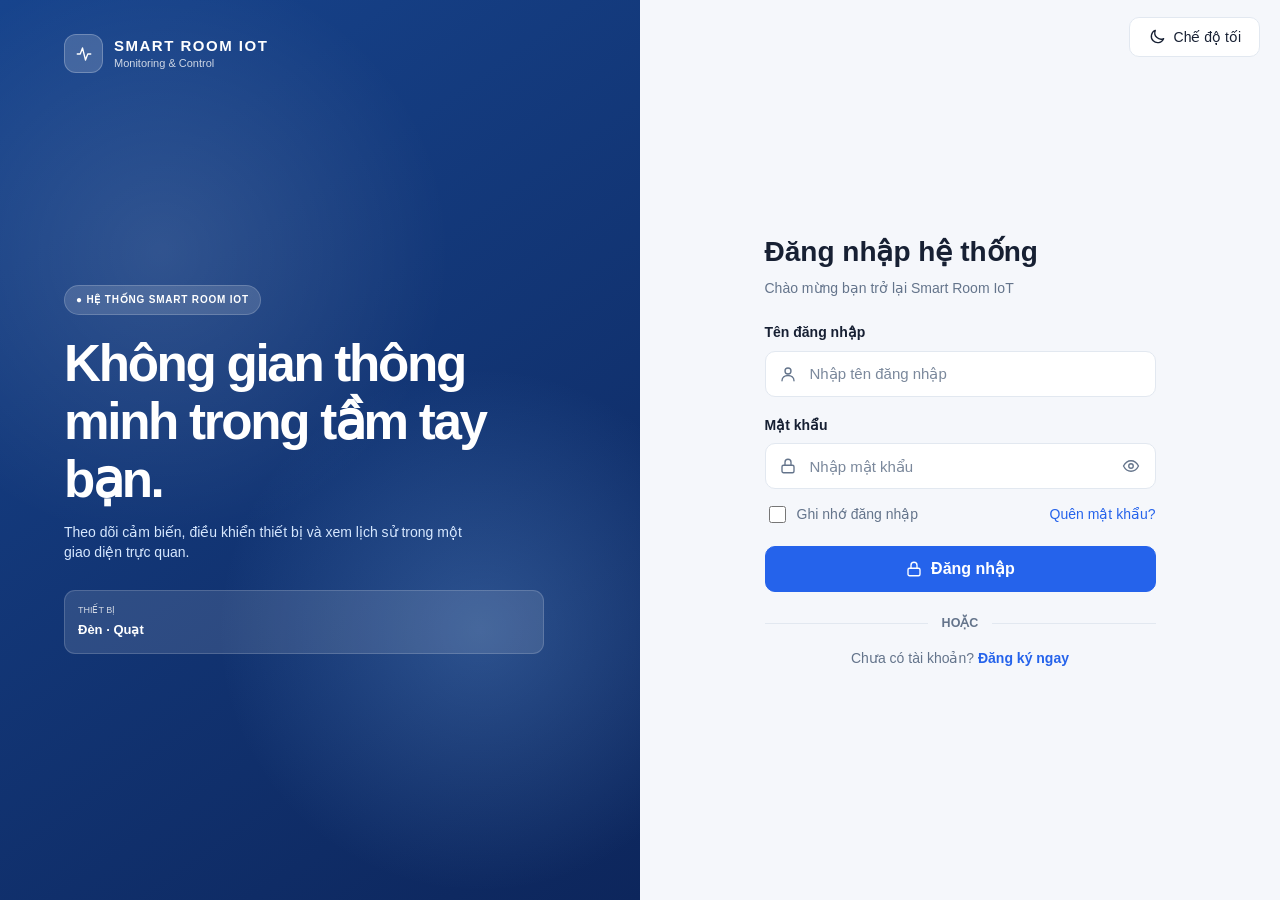
==== frontend/action-history.html @ 0f10aea1 "feat: complete smart room IoT integration and project resources" ====
<!doctype html>
<html lang="vi">
<head>
  <meta charset="UTF-8"><meta name="viewport" content="width=device-width, initial-scale=1">
  <title>Lịch sử hoạt động - Smart Room IoT</title>
  <script src="js/theme.js"></script>
  <link rel="stylesheet" href="css/base.css"><link rel="stylesheet" href="css/layout.css">
  <link rel="stylesheet" href="css/history.css"><link rel="stylesheet" href="css/redesign.css?v=clean1">
</head>
<body>
  <div class="shell"><nav class="sidebar" id="sidebar" aria-label="Điều hướng chính"></nav>
    <div class="work-area"><div id="topbar"></div>
      <main class="shell-main history-main">
        <div class="section-intro"><div><span class="eyebrow">DỮ LIỆU / HOẠT ĐỘNG</span>
          <h2>Lịch sử điều khiển</h2><p>Theo dõi lệnh bật/tắt, kết quả và thời gian phản hồi.</p></div>
          <span class="records-counter" id="total-chip">0 hành động</span></div>
        <form id="filter-form" class="card search-panel" novalidate>
          <div class="search-grid action-search-grid">
            <div class="field grow"><label for="f-time">Thời gian kích hoạt</label>
              <div class="input-wrap"><i data-icon="clock"></i>
                <input class="input" id="f-time" type="text" autocomplete="off" maxlength="30"
                  placeholder="YYYY-MM-DD HH:mm:ss"></div></div>
            <div class="field"><label for="f-actuator">Thiết bị</label><select class="select" id="f-actuator">
              <option value="">Tất cả</option><option value="LIGHT">Đèn LED</option><option value="FAN">Quạt</option></select></div>
            <div class="field"><label for="f-action">Hành động</label><select class="select" id="f-action">
              <option value="">Tất cả</option><option value="ON">BẬT</option><option value="OFF">TẮT</option></select></div>
            <div class="field"><label for="f-status">Trạng thái</label><select class="select" id="f-status">
              <option value="">Tất cả</option><option value="SUCCESS">Thành công</option>
              <option value="FAILED">Thất bại</option><option value="PENDING">Đang chờ</option></select></div>
            <button class="btn btn-primary" type="submit"><i data-icon="search"></i>Tìm kiếm</button>
            <button class="btn" type="button" id="btn-reset"><i data-icon="refresh"></i>Đặt lại</button>
          </div>
          <div class="search-hint" id="precision-hint" aria-live="polite"></div>
          <div class="field-error" id="f-time-error"></div>
        </form>
        <section class="card data-panel">
          <div class="panel-heading"><div><span class="eyebrow">NHẬT KÝ</span><h3>Hành động điều khiển</h3></div>
            <span class="muted" id="count-text"></span></div>
          <div class="table-scroll"><table class="table"><thead><tr>
            <th>ID</th><th>Thiết bị</th><th>Hành động</th><th>Trạng thái</th>
            <th>Thời gian kích hoạt</th><th>Phản hồi</th>
          </tr></thead><tbody id="tbody"></tbody></table></div>
          <div class="table-foot"><div class="table-meta"><span id="range-text"></span>
            <label class="page-size-label" for="page-size">Bản ghi/trang
              <input class="input page-size" id="page-size" type="number" min="1" max="100" value="10" inputmode="numeric"></label></div>
            <div class="pager" id="pager"></div></div>
        </section>
      </main>
    </div>
  </div>
  <script src="js/utils.js"></script><script src="js/auth.js"></script><script src="js/api.js?v=live2"></script>
  <script src="js/layout.js?v=profile2"></script><script src="js/pager.js"></script><script src="js/action-history.js?v=live2"></script>
</body>
</html>
---- frontend/css/base.css ----
:root {
  --bg: #f5f7fb;
  --card: #ffffff;
  --text: #172033;
  --muted: #64748b;
  --border: #e2e8f0;
  --control: #ffffff;
  --control-hover: #f8fafc;
  --table-head: #f4f6fa;
  --device-bg: #fbfcfe;
  --readonly: #f3f6fa;
  --chart-grid: #eef1f6;
  --on-primary: #ffffff;
  --toast-bg: #172033;
  --primary: #2563eb;
  --primary-dark: #1d4ed8;
  --primary-soft: #eaf1ff;
  --success: #16a34a;
  --success-soft: #e7f8ee;
  --warn: #f59e0b;
  --danger: #dc2626;
  --danger-soft: #fdecec;
  --radius: 12px;
  --shadow: 0 1px 2px rgba(15, 23, 42, .04), 0 4px 16px rgba(15, 23, 42, .04);
  color-scheme: light;
}

:root[data-theme="dark"] {
  --bg: #0e1726;
  --card: #172235;
  --text: #edf3fb;
  --muted: #b1bfd1;
  --border: #33445a;
  --control: #1b2b40;
  --control-hover: #273a52;
  --table-head: #202f44;
  --device-bg: #1a2a3f;
  --readonly: #223249;
  --chart-grid: #35465c;
  --on-primary: #0b1930;
  --toast-bg: #e5edf8;
  --primary: #89afff;
  --primary-dark: #a6c4ff;
  --primary-soft: #22395e;
  --success: #69df9a;
  --success-soft: #173b2f;
  --warn: #f6c454;
  --danger: #ff8b8b;
  --danger-soft: #48282f;
  --shadow: 0 4px 18px rgba(0, 0, 0, .18);
  color-scheme: dark;
}

* { box-sizing: border-box; }

html, body { margin: 0; padding: 0; }

body {
  font-family: Roboto, Inter, -apple-system, BlinkMacSystemFont, "Segoe UI", Helvetica, Arial, sans-serif;
  background: var(--bg);
  color: var(--text);
  font-size: 14px;
  line-height: 1.45;
}

h1, h2, h3, p { margin: 0; }
a { color: var(--primary); text-decoration: none; }
a:hover { text-decoration: underline; }
svg.icon { width: 18px; height: 18px; flex: none; stroke: currentColor; fill: none; stroke-width: 1.8; stroke-linecap: round; stroke-linejoin: round; }

/* ---------- buttons ---------- */
.btn {
  display: inline-flex; align-items: center; justify-content: center; gap: 8px;
  height: 40px; padding: 0 18px;
  border: 1px solid var(--border); border-radius: 10px;
  background: var(--control); color: var(--text);
  font: inherit; font-weight: 500; cursor: pointer;
  transition: background .15s, border-color .15s, box-shadow .15s;
}
.btn:hover { background: var(--control-hover); text-decoration: none; }
.btn:disabled { opacity: .55; cursor: not-allowed; }
.btn-primary { background: var(--primary); border-color: var(--primary); color: var(--on-primary); }
.btn-primary:hover { background: var(--primary-dark); }
.theme-toggle { white-space: nowrap; }
.btn-block { width: 100%; height: 46px; font-size: 16px; font-weight: 600; }
.btn-outline-primary { color: var(--primary); border-color: var(--primary); }
.btn-outline-primary:hover { background: var(--primary-soft); }

/* ---------- cards ---------- */
.card {
  background: var(--card);
  border: 1px solid var(--border);
  border-radius: var(--radius);
  box-shadow: var(--shadow);
  padding: 20px 22px;
}
.card-title { font-size: 18px; font-weight: 700; }
.card-sub { color: var(--muted); font-size: 13px; margin-top: 2px; }
.card-head { display: flex; align-items: flex-start; justify-content: space-between; gap: 12px; margin-bottom: 14px; }

/* ---------- forms ---------- */
.field { margin-bottom: 18px; }
.field label { display: block; font-weight: 600; margin-bottom: 8px; }
.input-wrap { position: relative; }
.input-wrap > .icon { position: absolute; left: 14px; top: 50%; transform: translateY(-50%); color: var(--muted); pointer-events: none; }
.input-wrap > .toggle-eye { position: absolute; right: 12px; top: 50%; transform: translateY(-50%); background: none; border: 0; color: var(--muted); cursor: pointer; padding: 4px; display: flex; }
.input, .select {
  width: 100%; height: 46px;
  border: 1px solid var(--border); border-radius: 10px;
  background: var(--control); color: var(--text);
  padding: 0 14px; font: inherit; font-size: 15px;
  outline: none; transition: border-color .15s, box-shadow .15s;
}
.input-wrap .input { padding-left: 44px; }
.input-wrap.has-eye .input { padding-right: 44px; }
.input::placeholder { color: var(--muted); opacity: .85; }
.input:focus, .select:focus { border-color: var(--primary); box-shadow: 0 0 0 3px rgba(37, 99, 235, .15); }
.input.invalid { border-color: var(--danger); }
.input[readonly] { background: var(--readonly); }
.field-error { color: var(--danger); font-size: 12.5px; margin-top: 6px; min-height: 0; }
.form-error { background: var(--danger-soft); color: var(--danger); border-radius: 10px; padding: 10px 14px; margin-bottom: 16px; font-size: 13.5px; }
.form-ok { background: var(--success-soft); color: var(--success); border-radius: 10px; padding: 10px 14px; margin-bottom: 16px; font-size: 13.5px; }
.hidden { display: none !important; }

.check { display: flex; align-items: center; gap: 8px; color: var(--muted); font-size: 14px; cursor: pointer; }
.check input { width: 17px; height: 17px; accent-color: var(--primary); }

/* ---------- chips / status ---------- */
.chip { display: inline-flex; align-items: center; gap: 7px; border-radius: 999px; padding: 6px 14px; font-size: 13px; font-weight: 500; }
.chip .dot { width: 8px; height: 8px; border-radius: 50%; background: currentColor; }
.chip-ok { background: var(--success-soft); color: var(--success); }
.chip-bad { background: var(--danger-soft); color: var(--danger); }
.chip-live { background: var(--primary-soft); color: var(--primary); font-weight: 700; font-size: 12px; letter-spacing: .3px; }
.chip-live .dot { opacity: .65; }

.st-success { color: var(--success); font-weight: 500; }
.st-pending { color: var(--warn); font-weight: 500; }
.st-failed { color: var(--danger); font-weight: 500; }

/* ---------- toast ---------- */
#toast-root { position: fixed; right: 20px; bottom: 20px; display: flex; flex-direction: column; gap: 10px; z-index: 1000; }
.toast { background: var(--toast-bg); color: var(--bg); border-radius: 10px; padding: 12px 16px; box-shadow: 0 8px 24px rgba(0, 0, 0, .2); max-width: 340px; animation: slidein .2s ease; }
.toast.error { background: var(--danger); }
.toast.success { background: var(--success); }
@keyframes slidein { from { transform: translateY(10px); opacity: 0; } }

/* ---------- tables ---------- */
table.table { width: 100%; border-collapse: collapse; }
.table th { text-align: left; background: var(--table-head); color: var(--muted); font-weight: 500; font-size: 13px; padding: 11px 14px; }
.table td { padding: 12px 14px; border-bottom: 1px solid var(--border); }
.table tr:last-child td { border-bottom: 0; }
.table td.num { font-weight: 700; }
.empty { text-align: center; color: var(--muted); padding: 28px 0 !important; }

/* ---------- misc ---------- */
.page-title { font-size: 28px; font-weight: 700; }
.page-sub { color: var(--muted); margin-top: 4px; }
.banner { background: #fff7e6; color: #8a5a00; border: 1px solid #fde1a6; border-radius: 10px; padding: 10px 14px; margin-bottom: 16px; }
---- frontend/css/layout.css ----
/* Header dùng chung */
.topbar {
  display: flex; align-items: center; justify-content: space-between;
  background: var(--card); border-bottom: 1px solid var(--border);
  padding: 14px 32px;
}
.brand h1 { font-size: 22px; font-weight: 700; line-height: 1.2; }
.brand p { color: var(--muted); font-size: 13px; }
.topbar-right { display: flex; align-items: center; gap: 12px; flex-wrap: wrap; justify-content: flex-end; }
.topbar-user { font-weight: 600; color: var(--text); }
.topbar-user:hover { color: var(--primary); text-decoration: none; }

.container { max-width: 1400px; margin: 0 auto; padding: 24px 32px 40px; }
.page-head { display: flex; align-items: flex-start; justify-content: space-between; gap: 16px; margin-bottom: 20px; }

/* Layout có sidebar (Profile) */
.shell { display: flex; min-height: calc(100vh - 69px); }
.sidebar { width: 240px; flex: none; background: var(--card); border-right: 1px solid var(--border); padding: 16px 12px; }
.sidebar a {
  display: flex; align-items: center; gap: 12px;
  padding: 12px 14px; margin-bottom: 4px;
  border-radius: 10px; color: var(--text); font-weight: 500;
}
.sidebar a:hover { background: var(--control-hover); text-decoration: none; }
.sidebar a.active { background: var(--primary-soft); color: var(--primary); }
.shell-main { flex: 1; padding: 28px 32px; min-width: 0; }

@media (max-width: 900px) {
  .topbar { padding: 12px 16px; }
  .container, .shell-main { padding: 16px; }
  .shell { flex-direction: column; }
  .sidebar { width: 100%; display: flex; gap: 6px; overflow-x: auto; border-right: 0; border-bottom: 1px solid var(--border); }
  .sidebar a { white-space: nowrap; margin: 0; }
}
@media (max-width: 560px) {
  .topbar { align-items: flex-start; gap: 10px; }
  .brand p { display: none; }
  .topbar-right { gap: 6px; }
  .topbar-user, #mqtt-chip { display: none; }
  .theme-toggle { padding: 0 10px; }
  .theme-toggle span { display: none; }
}
---- frontend/css/history.css ----
.filters { display: flex; align-items: flex-end; gap: 16px; flex-wrap: wrap; margin-bottom: 18px; }
.filters .field { margin: 0; }
.filters label { font-size: 13px; color: var(--muted); font-weight: 500; margin-bottom: 6px; }
.filters .grow { flex: 1; min-width: 240px; }
.filters .w-select { width: 220px; }

.section { margin-bottom: 18px; }
.chip-info { background: var(--primary-soft); color: var(--primary); border-radius: 8px; padding: 6px 12px; font-size: 12.5px; font-weight: 500; white-space: nowrap; }

.table-foot { display: flex; align-items: center; justify-content: space-between; margin-top: 16px; flex-wrap: wrap; gap: 12px; }
.table-foot .info { color: var(--muted); font-size: 13px; }
.table-meta { display: flex; align-items: center; gap: 18px; flex-wrap: wrap; }
.page-size-label { display: inline-flex; align-items: center; gap: 8px; color: var(--muted); font-size: 13px; }
.page-size { width: 76px; height: 36px; padding: 4px 8px; font-size: 13px; }
.pager { display: flex; align-items: center; gap: 6px; }
.pager button { min-width: 38px; height: 36px; padding: 0 10px; border: 1px solid var(--border); border-radius: 8px; background: var(--control); font: inherit; cursor: pointer; color: var(--text); }
.pager button:hover:not(:disabled) { background: var(--control-hover); }
.pager button.active { background: var(--primary); border-color: var(--primary); color: var(--on-primary); font-weight: 600; }
.pager button:disabled { opacity: .45; cursor: not-allowed; }
.pager .gap { color: var(--muted); padding: 0 4px; }

.summary { display: grid; grid-template-columns: repeat(4, 1fr); gap: 16px; }
.summary .label { color: var(--muted); font-size: 13px; }
.summary .n { font-size: 30px; font-weight: 700; margin-top: 2px; }
.summary .n.ok { color: var(--success); }
.summary .n.bad { color: var(--danger); }
@media (max-width: 700px) { .summary { grid-template-columns: repeat(2, 1fr); } }
---- frontend/css/redesign.css ----
/* Bố cục giao diện mới, giữ bảng màu xanh hiện có. */
:root { --sidebar-blue:#12346e; --sidebar-deep:#0d2452; --soft-blue:#eef4ff; }
:root[data-theme="dark"] { --sidebar-blue:#10254a; --sidebar-deep:#0a1733; --soft-blue:#203554; }
.shell { min-height:100vh; display:flex; align-items:stretch; }
.work-area { flex:1; min-width:0; display:flex; flex-direction:column; }
.sidebar { width:238px; min-height:100vh; position:sticky; top:0; height:100vh; display:flex; flex-direction:column;
  flex:none; padding:0; color:#fff; background:linear-gradient(165deg,var(--sidebar-blue),var(--sidebar-deep)); border:0;
  box-shadow:4px 0 22px rgba(15,35,78,.13); }
.side-brand { display:flex; align-items:center; gap:11px; min-height:76px; padding:16px 18px; border-bottom:1px solid rgba(255,255,255,.13); }
.side-logo,.auth-mark { width:39px; height:39px; display:grid; place-items:center; flex:none; border-radius:12px;
  background:rgba(255,255,255,.17); border:1px solid rgba(255,255,255,.24); }
.side-logo .icon { width:22px; height:22px; }
.side-brand strong,.side-brand small,.side-user strong,.side-user small,.side-status strong,.side-status small { display:block; }
.side-brand strong { letter-spacing:.09em; font-size:13px; }.side-brand small { opacity:.73; font-size:10px; letter-spacing:.08em; }
.side-label { padding:23px 19px 9px; font-size:10px; font-weight:800; letter-spacing:.16em; color:#afc8f3; }
.side-links { padding:0 10px; flex:1; }
.sidebar .side-links a { color:#d9e8ff; border-radius:10px; padding:12px 13px; margin:2px 0 6px;
  font-size:13px; font-weight:600; gap:11px; transition:background .18s,transform .18s; }
.sidebar .side-links a .icon { width:18px; height:18px; }
.sidebar .side-links a:hover { background:rgba(255,255,255,.12); color:#fff; transform:translateX(2px); }
.sidebar .side-links a.active { background:#fff; color:#1d4ed8; box-shadow:0 6px 18px rgba(4,21,53,.17); }
.side-bottom { padding:13px; border-top:1px solid rgba(255,255,255,.13); }
.side-status { display:flex; gap:10px; align-items:center; padding:11px; border-radius:11px; border:1px solid rgba(255,255,255,.16);
  background:rgba(255,255,255,.09); }
.status-dot { display:inline-block; width:8px; height:8px; flex:none; border-radius:50%; background:#67a4ff; box-shadow:0 0 0 4px rgba(142,184,255,.16); }
.side-status strong,.side-user strong { font-size:11px; }.side-status small,.side-user small { font-size:10px; color:#bdd3f9; }
.side-user { display:flex; align-items:center; gap:9px; padding:14px 3px 2px; min-width:0; }
.side-user > span:nth-child(2) { min-width:0; flex:1; }.side-user strong,.side-user small { overflow:hidden; text-overflow:ellipsis; white-space:nowrap; }
.side-avatar { display:grid; place-items:center; width:31px; height:31px; border-radius:50%; background:#cfe0ff; color:#174391; font-weight:800; }
.side-user button { border:0; color:#d7e7ff; background:none; padding:4px; cursor:pointer; }
.side-user button:hover { color:#fff; }
.topbar { min-height:74px; padding:13px 28px; gap:16px; box-shadow:none; }
.topbar-heading h1 { font-size:18px; letter-spacing:-.02em; }.topbar-kicker { font-size:9px; font-weight:800; color:var(--primary); letter-spacing:.16em; }
.topbar-right { gap:10px; }.topbar-right .btn { height:34px; padding:0 12px; font-size:12px; font-weight:700; }
.topbar-right .chip { font-size:11px; padding:7px 10px; }
.topbar-clock { display:inline-flex; align-items:center; gap:6px; font-size:11px; color:var(--muted); font-variant-numeric:tabular-nums;
  background:var(--table-head); padding:8px 10px; border:1px solid var(--border); border-radius:8px; }
.topbar-clock .icon { width:14px; height:14px; color:var(--primary); }
.shell-main { padding:24px 28px 32px; }
.section-intro { display:flex; justify-content:space-between; align-items:center; gap:16px; margin-bottom:20px; }
.section-intro h2 { font-size:24px; letter-spacing:-.035em; margin-top:3px; }
.section-intro p { font-size:12px; color:var(--muted); margin-top:4px; }
.eyebrow { font-size:10px; letter-spacing:.15em; font-weight:800; color:var(--primary); }
.demo-notice,.records-counter { background:var(--primary-soft); color:var(--primary); border-radius:999px; padding:7px 12px;
  white-space:nowrap; display:inline-flex; align-items:center; gap:9px; font-size:11px; font-weight:700; }
.records-counter { border-radius:8px; }
.panel-heading { display:flex; align-items:flex-start; justify-content:space-between; gap:10px; padding-bottom:14px; }
.panel-heading h3 { font-size:15px; margin-top:3px; }
.subtle-link { color:var(--primary); font-size:11px; font-weight:700; white-space:nowrap; }
.muted { color:var(--muted); font-size:12px; }
.card { border-radius:16px; box-shadow:0 2px 12px rgba(22,42,79,.045); }

/* Dashboard */
.metric-grid { display:grid; grid-template-columns:repeat(3,minmax(0,1fr)); gap:14px; margin-bottom:15px; }
.metric-card { position:relative; overflow:hidden; padding:17px 18px 14px; min-height:156px; }
.metric-card::before { content:""; position:absolute; top:0; left:0; right:0; height:3px; background:var(--metric); }
.metric-temp { --metric:#2563eb; --metric-soft:var(--primary-soft); }.metric-hum { --metric:#16a34a; --metric-soft:var(--success-soft); }
.metric-light { --metric:#f59e0b; --metric-soft:#fff6e6; }
:root[data-theme="dark"] .metric-light { --metric-soft:#3d3020; }
.metric-top { display:flex; justify-content:space-between; align-items:center; color:var(--muted); font-size:10px; font-weight:800; letter-spacing:.13em; }
.metric-icon { width:37px; height:37px; display:grid; place-items:center; border-radius:10px; background:var(--metric-soft); color:var(--metric); }
.metric-icon .icon { width:20px; height:20px; }.metric-value { font-size:30px; font-weight:800; letter-spacing:-.04em; margin:7px 0 10px; }
.metric-value small { font-size:19px; font-weight:700; }.metric-bottom { border-top:1px solid var(--border); padding-top:9px;
  display:flex; justify-content:space-between; color:var(--muted); font-size:10px; }
.metric-bottom span:first-child { color:var(--metric); font-weight:700; }
.dashboard-grid { display:grid; grid-template-columns:minmax(330px,5fr) minmax(420px,7fr); gap:15px; align-items:stretch; }
.device-panel,.telemetry-panel { min-height:390px; }.device-panel { display:flex; flex-direction:column; }
.device-grid { display:grid; grid-template-columns:repeat(2,minmax(0,1fr)); gap:10px; flex:1; align-items:stretch; }
.device-tile { display:flex; flex-direction:column; justify-content:space-between; border:1px solid var(--border); border-radius:13px; padding:14px;
  background:var(--device-bg); min-height:229px; transition:background .2s,border-color .2s; }
.device-tile.is-on { border-color:#a8c3ff; background:var(--primary-soft); }
.device-top,.device-footer { display:flex; justify-content:space-between; align-items:center; }
.device-symbol { display:grid; place-items:center; width:38px; height:38px; color:var(--muted); background:var(--table-head); border-radius:10px; }
.device-tile.is-on .device-symbol { color:#fff; background:var(--primary); box-shadow:0 6px 16px rgba(37,99,235,.25); }
.device-state { display:inline-flex; align-items:center; gap:5px; font-size:9px; font-weight:800; color:var(--muted); background:var(--table-head); border-radius:99px; padding:4px 6px; }
.device-tile.is-on .device-state { color:var(--primary); background:var(--card); }
.device-tile.is-pending .device-state { color:var(--primary); background:var(--primary-soft); }
.loading-spinner { width:10px; height:10px; border:2px solid currentColor; border-right-color:transparent; border-radius:50%; animation:device-spin .7s linear infinite; }
@keyframes device-spin { to { transform:rotate(360deg); } }
@media (prefers-reduced-motion:reduce) { .loading-spinner { animation:none; border-right-color:currentColor; } }
.device-tile h4 { font-size:15px; }.device-tile p { color:var(--muted); font-size:10px; margin-top:3px; }
.device-footer { border-top:1px solid var(--border); padding-top:11px; font-size:10px; color:var(--muted); }
.switch { width:46px; height:25px; border:0; background:#bcc7d6; border-radius:20px; padding:3px; cursor:pointer; }
.switch span { display:block; width:19px; height:19px; background:white; border-radius:50%; box-shadow:0 1px 3px #0003; transition:transform .2s; }
.switch[aria-checked="true"] { background:var(--primary); }.switch[aria-checked="true"] span { transform:translateX(21px); }
.switch:disabled { cursor:wait; opacity:.65; }
.switch:focus-visible { outline:2px solid var(--primary); outline-offset:3px; }
.panel-footnote { color:var(--muted); font-size:10px; margin-top:12px; }
.telemetry-panel { display:flex; flex-direction:column; }.chart-tools { display:flex; flex-wrap:wrap; align-items:center; gap:6px; margin-bottom:8px; }
.chart-all,.chart-tools .legend-toggle { border:1px solid var(--border); background:var(--control); color:var(--muted); font-size:11px;
  font-weight:700; padding:6px 10px; border-radius:8px; cursor:pointer; }
.chart-all.active { background:var(--primary); color:var(--on-primary); border-color:var(--primary); }
.chart-tools .legend-toggle[aria-pressed="false"] { opacity:.45; text-decoration:line-through; }
.chart-box { flex:1; height:300px; min-height:250px; position:relative; }
.dashboard-recent { margin-top:15px; }.recent-list { display:grid; grid-template-columns:repeat(3,minmax(0,1fr)); gap:10px; }
.recent-item { display:flex; align-items:center; gap:9px; border:1px solid var(--border); background:var(--device-bg); padding:10px; border-radius:10px; min-width:0; }
.recent-icon { color:var(--primary); }.recent-main { flex:1; min-width:0; }.recent-main strong,.recent-main small { display:block; overflow:hidden; text-overflow:ellipsis; white-space:nowrap; }
.recent-main strong { font-size:11px; }.recent-main small { font-size:10px; color:var(--muted); }.recent-item .status-badge { font-size:9px; }

/* Search and history tables */
.history-main { height:calc(100vh - 74px); min-height:640px; display:flex; flex-direction:column; }
.history-main .section-intro { flex:none; }.search-panel { flex:none; padding:16px; margin-bottom:15px; }
.search-grid { display:grid; grid-template-columns:minmax(240px,1fr) 170px auto auto; align-items:end; gap:10px; }
.action-search-grid { grid-template-columns:minmax(230px,1fr) 120px 120px 145px auto auto; }
.search-grid .field { margin:0; min-width:0; }.search-grid .field label { font-size:10px; color:var(--muted); letter-spacing:.04em; margin-bottom:6px; }
.search-grid .input,.search-grid .select,.search-grid .btn { height:39px; font-size:12px; }.search-grid .btn { white-space:nowrap; }
.search-grid .input-wrap .icon { width:16px; height:16px; left:12px; }.search-grid .input-wrap .input { padding-left:36px; }
.search-hint { min-height:0; color:var(--primary); font-weight:700; font-size:10px; padding-top:5px; }
.search-hint:empty { display:none; }.data-panel { padding:0; flex:1; min-height:0; display:flex; flex-direction:column; overflow:hidden; }
.data-panel > .panel-heading { padding:17px 18px 13px; align-items:center; }
.table-scroll { min-height:0; flex:1; overflow:auto; }.data-panel .table { white-space:nowrap; }
.table th { position:sticky; top:0; z-index:1; font-size:10px; font-weight:800; letter-spacing:.06em; padding:12px 15px; border-bottom:1px solid var(--border); }
.table td { font-size:12px; padding:11px 15px; }.table tr:hover td { background:var(--control-hover); }
.row-id,.date-cell { font-variant-numeric:tabular-nums; font-family:ui-monospace,SFMono-Regular,Consolas,monospace; }
.row-id { color:var(--muted); font-weight:800; }.date-cell { color:var(--muted); }
.date-time-wrap { display:inline-flex; align-items:center; gap:6px; }
.copy-time { display:inline-flex; align-items:center; justify-content:center; width:24px; height:24px; padding:3px; border:0; border-radius:6px; background:transparent; color:var(--muted); cursor:pointer; }
.copy-time .icon { width:15px; height:15px; }
.copy-time:hover { background:var(--primary-soft); color:var(--primary); }
.copy-time:focus-visible { outline:2px solid var(--primary); outline-offset:2px; }
.sensor-name { display:inline-flex; align-items:center; gap:8px; font-weight:700; }
.sensor-icon { width:25px; height:25px; display:grid; place-items:center; background:var(--table-head); border-radius:6px; color:var(--primary); }
.sensor-icon .icon { width:14px; height:14px; }.sensor-humidity { color:var(--success); }.sensor-light { color:var(--warn); }
.value-tag,.action-tag,.status-badge { display:inline-flex; align-items:center; border-radius:7px; padding:4px 7px; font-size:10px; font-weight:800; }
.value-tag { background:var(--primary-soft); color:var(--primary); font-variant-numeric:tabular-nums; }
.tag-humidity { background:var(--success-soft); color:var(--success); }.tag-light { background:var(--metric-light-bg,#fff4dd); color:var(--warn); }
:root[data-theme="dark"] .tag-light { --metric-light-bg:#3e3021; }
.action-tag { background:var(--table-head); color:var(--muted); }.tag-on { background:var(--primary-soft); color:var(--primary); }
.status-badge.st-success { background:var(--success-soft); color:var(--success); }
.status-badge.st-failed { background:var(--danger-soft); color:var(--danger); }
.status-badge.st-pending { background:var(--table-head); color:var(--warn); }
.response-time { font-weight:700; font-variant-numeric:tabular-nums; }
.data-panel .table-foot { border-top:1px solid var(--border); background:var(--table-head); padding:10px 16px; margin:0; font-size:11px; color:var(--muted); }
.data-panel .page-size { width:65px; height:32px; }.data-panel .pager button { min-width:32px; height:31px; font-size:11px; }

/* Profile */
.profile-layout { display:grid; grid-template-columns:minmax(0,1.2fr) minmax(300px,.8fr); gap:15px; }
.profile-overview { padding:0; overflow:hidden; }.profile-banner { min-height:112px; display:flex; align-items:center; gap:15px; padding:20px 22px;
  color:#fff; background:linear-gradient(120deg,#17418a,#2466bd 65%,#5297eb); }
.profile-avatar { width:64px; height:64px; border-radius:16px; border:3px solid rgba(255,255,255,.7); display:grid; place-items:center;
  background:rgba(255,255,255,.18); font-size:28px; font-weight:800; }
.profile-banner strong,.profile-banner small { display:block; }.profile-banner strong { font-size:20px; }.profile-banner small { font-size:10px; margin-top:4px; opacity:.9; letter-spacing:.08em; }
.profile-content { padding:20px 22px 22px; }.profile-grid { gap:13px; }.profile-grid .field label { font-size:11px; margin-bottom:5px; }
.profile-grid .input { height:39px; font-size:12px; }.profile-actions { margin-top:18px; }
.resources-panel { display:flex; flex-direction:column; }.resources-panel p { margin-bottom:16px; }
.resource-list { display:grid; gap:10px; }.resource-list label { display:grid; gap:5px; font-size:11px; font-weight:700; }
.resource-list .input { height:38px; font-size:11px; }.resource-actions { display:flex; flex-wrap:wrap; gap:8px; margin-top:auto; padding-top:15px; }
.resource-actions .btn { font-size:11px; height:34px; }
/* Login / register: split composition like reference, blue branding. */
.auth-page { min-height:100vh; padding:0; display:grid; grid-template-columns:minmax(360px,1fr) minmax(420px,1fr); align-items:stretch; }
.auth-hero { min-height:100vh; padding:34px clamp(25px,5vw,72px); display:flex; flex-direction:column; justify-content:flex-start; overflow:hidden;
  color:#fff; background:radial-gradient(circle at 75% 70%,rgba(132,190,255,.25),transparent 33%),
  radial-gradient(circle at 25% 28%,rgba(255,255,255,.12),transparent 36%),linear-gradient(145deg,#17448d,#0d265c); }
.auth-hero-top { display:flex; align-items:center; gap:11px; }.auth-hero-top strong,.auth-hero-top small { display:block; }
.auth-hero-top strong { letter-spacing:.1em; font-size:15px; }.auth-hero-top small { font-size:11px; opacity:.78; }
.auth-hero-copy { max-width:480px; margin:auto 0; }.hero-pill { display:inline-flex; padding:7px 11px; background:rgba(255,255,255,.15); border-radius:99px;
  border:1px solid rgba(255,255,255,.18); font-size:10px; font-weight:800; letter-spacing:.08em; }
.auth-hero-copy h2 { font-size:clamp(32px,4vw,54px); line-height:1.13; letter-spacing:-.045em; margin:20px 0 13px; }
.auth-hero-copy p { color:#d7e8ff; font-size:14px; max-width:410px; }
.hero-mini-grid { display:grid; grid-template-columns:1fr; gap:10px; margin-top:28px; }
.hero-mini-grid span { background:rgba(255,255,255,.12); border:1px solid rgba(255,255,255,.16); border-radius:11px; padding:13px; }
.hero-mini-grid small,.hero-mini-grid strong { display:block; }.hero-mini-grid small { font-size:9px; opacity:.78; }.hero-mini-grid strong { font-size:13px; margin-top:4px; }
.auth-card { align-self:center; justify-self:center; max-width:475px; padding:34px 42px; box-shadow:none; background:transparent; }
.auth-logo { display:none; }.auth-title,.auth-sub { text-align:left; }.auth-title { font-size:28px; }
.auth-sub { border:0; margin:6px 0 24px; padding:0; }.auth-page .auth-card .input { background:var(--card); }
.auth-theme-toggle { top:17px; right:20px; }
@media (max-width:1200px) { .dashboard-grid { grid-template-columns:1fr; }.action-search-grid { grid-template-columns:repeat(3,minmax(0,1fr)); }
  .action-search-grid .grow { grid-column:span 3; } }
@media (max-width:900px) { .shell { flex-direction:column; }.sidebar { position:static; min-height:0; height:auto; width:100%; padding:0; box-shadow:none; }
  .side-brand,.side-label,.side-bottom { display:none; }.side-links { display:flex; overflow-x:auto; flex:none; gap:4px; padding:6px 10px; }
  .sidebar .side-links a { white-space:nowrap; margin:0; padding:9px; }.sidebar .side-links a.active { background:rgba(255,255,255,.95); }
  .topbar { padding:11px 16px; }.shell-main { padding:20px 16px; }.history-main { height:auto; min-height:0; overflow:visible; }
  .table-scroll { max-height:60vh; min-height:280px; }.profile-layout { grid-template-columns:1fr; }
  .auth-page { grid-template-columns:1fr; }.auth-hero { min-height:190px; padding:18px 25px; }.auth-hero-copy { display:none; }
  .auth-card { padding:30px 20px; } }
@media (max-width:650px) { .topbar-clock,.topbar-right .chip { display:none; }.topbar-heading h1 { font-size:15px; }
  .section-intro { align-items:flex-start; }.section-intro h2 { font-size:21px; }
  .metric-grid { grid-template-columns:1fr; gap:9px; }.metric-card { min-height:120px; }.metric-value { margin:1px 0 4px; }
  .dashboard-grid { grid-template-columns:1fr; }.device-grid { grid-template-columns:1fr 1fr; }.device-tile { min-height:180px; }
  .recent-list { grid-template-columns:1fr; }.search-grid,.action-search-grid { grid-template-columns:1fr 1fr; }
  .search-grid .grow,.action-search-grid .grow { grid-column:1 / -1; }.search-grid .field:nth-child(2) { grid-column:1 / -1; }
  .action-search-grid .field:nth-child(2) { grid-column:auto; }.search-grid .btn { width:100%; }
  .table-foot { align-items:flex-start; }
}
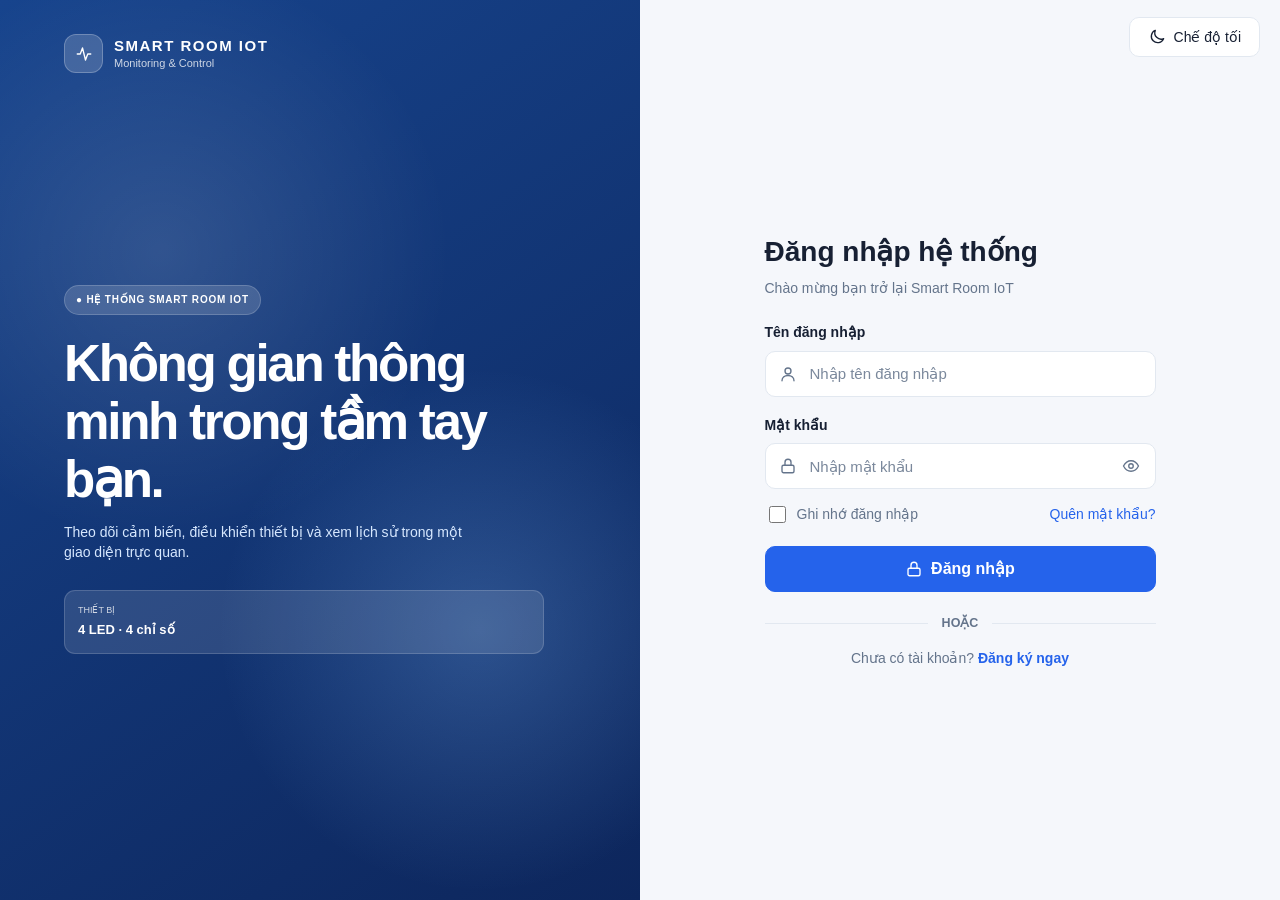
==== commit 54fcf6dc: "feat: expand dashboard to four sensors and LEDs" ====
--- a/frontend/action-history.html
+++ b/frontend/action-history.html
@@ -21,7 +21,8 @@
                 <input class="input" id="f-time" type="text" autocomplete="off" maxlength="30"
                   placeholder="YYYY-MM-DD HH:mm:ss"></div></div>
             <div class="field"><label for="f-actuator">Thiết bị</label><select class="select" id="f-actuator">
-              <option value="">Tất cả</option><option value="LIGHT">Đèn LED</option><option value="FAN">Quạt</option></select></div>
+              <option value="">Tất cả</option><option value="LIGHT">Đèn LED</option><option value="FAN">Quạt</option>
+              <option value="LED3">LED 3</option><option value="LED4">LED 4</option></select></div>
             <div class="field"><label for="f-action">Hành động</label><select class="select" id="f-action">
               <option value="">Tất cả</option><option value="ON">BẬT</option><option value="OFF">TẮT</option></select></div>
             <div class="field"><label for="f-status">Trạng thái</label><select class="select" id="f-status">
--- a/frontend/css/redesign.css
+++ b/frontend/css/redesign.css
@@ -51,23 +51,25 @@
 .card { border-radius:16px; box-shadow:0 2px 12px rgba(22,42,79,.045); }
 
 /* Dashboard */
-.metric-grid { display:grid; grid-template-columns:repeat(3,minmax(0,1fr)); gap:14px; margin-bottom:15px; }
+.metric-grid { display:grid; grid-template-columns:repeat(4,minmax(0,1fr)); gap:14px; margin-bottom:15px; }
 .metric-card { position:relative; overflow:hidden; padding:17px 18px 14px; min-height:156px; }
 .metric-card::before { content:""; position:absolute; top:0; left:0; right:0; height:3px; background:var(--metric); }
 .metric-temp { --metric:#2563eb; --metric-soft:var(--primary-soft); }.metric-hum { --metric:#16a34a; --metric-soft:var(--success-soft); }
 .metric-light { --metric:#f59e0b; --metric-soft:#fff6e6; }
+.metric-random { --metric:#8b5cf6; --metric-soft:#f2edff; }
 :root[data-theme="dark"] .metric-light { --metric-soft:#3d3020; }
+:root[data-theme="dark"] .metric-random { --metric-soft:#33264a; }
 .metric-top { display:flex; justify-content:space-between; align-items:center; color:var(--muted); font-size:10px; font-weight:800; letter-spacing:.13em; }
 .metric-icon { width:37px; height:37px; display:grid; place-items:center; border-radius:10px; background:var(--metric-soft); color:var(--metric); }
 .metric-icon .icon { width:20px; height:20px; }.metric-value { font-size:30px; font-weight:800; letter-spacing:-.04em; margin:7px 0 10px; }
 .metric-value small { font-size:19px; font-weight:700; }.metric-bottom { border-top:1px solid var(--border); padding-top:9px;
   display:flex; justify-content:space-between; color:var(--muted); font-size:10px; }
 .metric-bottom span:first-child { color:var(--metric); font-weight:700; }
-.dashboard-grid { display:grid; grid-template-columns:minmax(330px,5fr) minmax(420px,7fr); gap:15px; align-items:stretch; }
-.device-panel,.telemetry-panel { min-height:390px; }.device-panel { display:flex; flex-direction:column; }
-.device-grid { display:grid; grid-template-columns:repeat(2,minmax(0,1fr)); gap:10px; flex:1; align-items:stretch; }
+.chart-grid { display:grid; grid-template-columns:repeat(2,minmax(0,1fr)); gap:15px; align-items:stretch; }
+.telemetry-panel { min-height:330px; }.device-panel { display:flex; flex-direction:column; margin-top:15px; }
+.device-grid { display:grid; grid-template-columns:repeat(4,minmax(0,1fr)); gap:10px; flex:1; align-items:stretch; }
 .device-tile { display:flex; flex-direction:column; justify-content:space-between; border:1px solid var(--border); border-radius:13px; padding:14px;
-  background:var(--device-bg); min-height:229px; transition:background .2s,border-color .2s; }
+  background:var(--device-bg); min-height:190px; transition:background .2s,border-color .2s; }
 .device-tile.is-on { border-color:#a8c3ff; background:var(--primary-soft); }
 .device-top,.device-footer { display:flex; justify-content:space-between; align-items:center; }
 .device-symbol { display:grid; place-items:center; width:38px; height:38px; color:var(--muted); background:var(--table-head); border-radius:10px; }
@@ -120,10 +122,11 @@
 .copy-time:focus-visible { outline:2px solid var(--primary); outline-offset:2px; }
 .sensor-name { display:inline-flex; align-items:center; gap:8px; font-weight:700; }
 .sensor-icon { width:25px; height:25px; display:grid; place-items:center; background:var(--table-head); border-radius:6px; color:var(--primary); }
-.sensor-icon .icon { width:14px; height:14px; }.sensor-humidity { color:var(--success); }.sensor-light { color:var(--warn); }
+.sensor-icon .icon { width:14px; height:14px; }.sensor-humidity { color:var(--success); }.sensor-light { color:var(--warn); }.sensor-random { color:#8b5cf6; }
 .value-tag,.action-tag,.status-badge { display:inline-flex; align-items:center; border-radius:7px; padding:4px 7px; font-size:10px; font-weight:800; }
 .value-tag { background:var(--primary-soft); color:var(--primary); font-variant-numeric:tabular-nums; }
 .tag-humidity { background:var(--success-soft); color:var(--success); }.tag-light { background:var(--metric-light-bg,#fff4dd); color:var(--warn); }
+.tag-random { background:#f2edff; color:#7c3aed; }:root[data-theme="dark"] .tag-random { background:#33264a; color:#c4b5fd; }
 :root[data-theme="dark"] .tag-light { --metric-light-bg:#3e3021; }
 .action-tag { background:var(--table-head); color:var(--muted); }.tag-on { background:var(--primary-soft); color:var(--primary); }
 .status-badge.st-success { background:var(--success-soft); color:var(--success); }
@@ -145,6 +148,9 @@
 .resources-panel { display:flex; flex-direction:column; }.resources-panel p { margin-bottom:16px; }
 .resource-list { display:grid; gap:10px; }.resource-list label { display:grid; gap:5px; font-size:11px; font-weight:700; }
 .resource-list .input { height:38px; font-size:11px; }.resource-actions { display:flex; flex-wrap:wrap; gap:8px; margin-top:auto; padding-top:15px; }
+.report-download { display:flex; align-items:center; justify-content:space-between; gap:10px; padding:12px; border:1px solid var(--border); border-radius:10px; color:var(--primary); background:var(--card); font-size:12px; font-weight:700; text-decoration:none; }
+.report-download:hover { background:var(--control-hover); text-decoration:none; }.report-download:focus-visible { outline:2px solid var(--primary); outline-offset:2px; }
+.report-download strong,.report-download small { display:block; }.report-download strong { color:var(--text); }.report-download small { margin-top:3px; color:var(--muted); font-size:11px; font-weight:400; }
 .resource-actions .btn { font-size:11px; height:34px; }
 /* Login / register: split composition like reference, blue branding. */
 .auth-page { min-height:100vh; padding:0; display:grid; grid-template-columns:minmax(360px,1fr) minmax(420px,1fr); align-items:stretch; }
@@ -164,7 +170,7 @@
 .auth-logo { display:none; }.auth-title,.auth-sub { text-align:left; }.auth-title { font-size:28px; }
 .auth-sub { border:0; margin:6px 0 24px; padding:0; }.auth-page .auth-card .input { background:var(--card); }
 .auth-theme-toggle { top:17px; right:20px; }
-@media (max-width:1200px) { .dashboard-grid { grid-template-columns:1fr; }.action-search-grid { grid-template-columns:repeat(3,minmax(0,1fr)); }
+@media (max-width:1200px) { .chart-grid { grid-template-columns:1fr; }.device-grid { grid-template-columns:repeat(2,minmax(0,1fr)); }.action-search-grid { grid-template-columns:repeat(3,minmax(0,1fr)); }
   .action-search-grid .grow { grid-column:span 3; } }
 @media (max-width:900px) { .shell { flex-direction:column; }.sidebar { position:static; min-height:0; height:auto; width:100%; padding:0; box-shadow:none; }
   .side-brand,.side-label,.side-bottom { display:none; }.side-links { display:flex; overflow-x:auto; flex:none; gap:4px; padding:6px 10px; }
@@ -176,7 +182,7 @@
 @media (max-width:650px) { .topbar-clock,.topbar-right .chip { display:none; }.topbar-heading h1 { font-size:15px; }
   .section-intro { align-items:flex-start; }.section-intro h2 { font-size:21px; }
   .metric-grid { grid-template-columns:1fr; gap:9px; }.metric-card { min-height:120px; }.metric-value { margin:1px 0 4px; }
-  .dashboard-grid { grid-template-columns:1fr; }.device-grid { grid-template-columns:1fr 1fr; }.device-tile { min-height:180px; }
+  .chart-grid { grid-template-columns:1fr; }.device-grid { grid-template-columns:1fr 1fr; }.device-tile { min-height:180px; }
   .recent-list { grid-template-columns:1fr; }.search-grid,.action-search-grid { grid-template-columns:1fr 1fr; }
   .search-grid .grow,.action-search-grid .grow { grid-column:1 / -1; }.search-grid .field:nth-child(2) { grid-column:1 / -1; }
   .action-search-grid .field:nth-child(2) { grid-column:auto; }.search-grid .btn { width:100%; }
